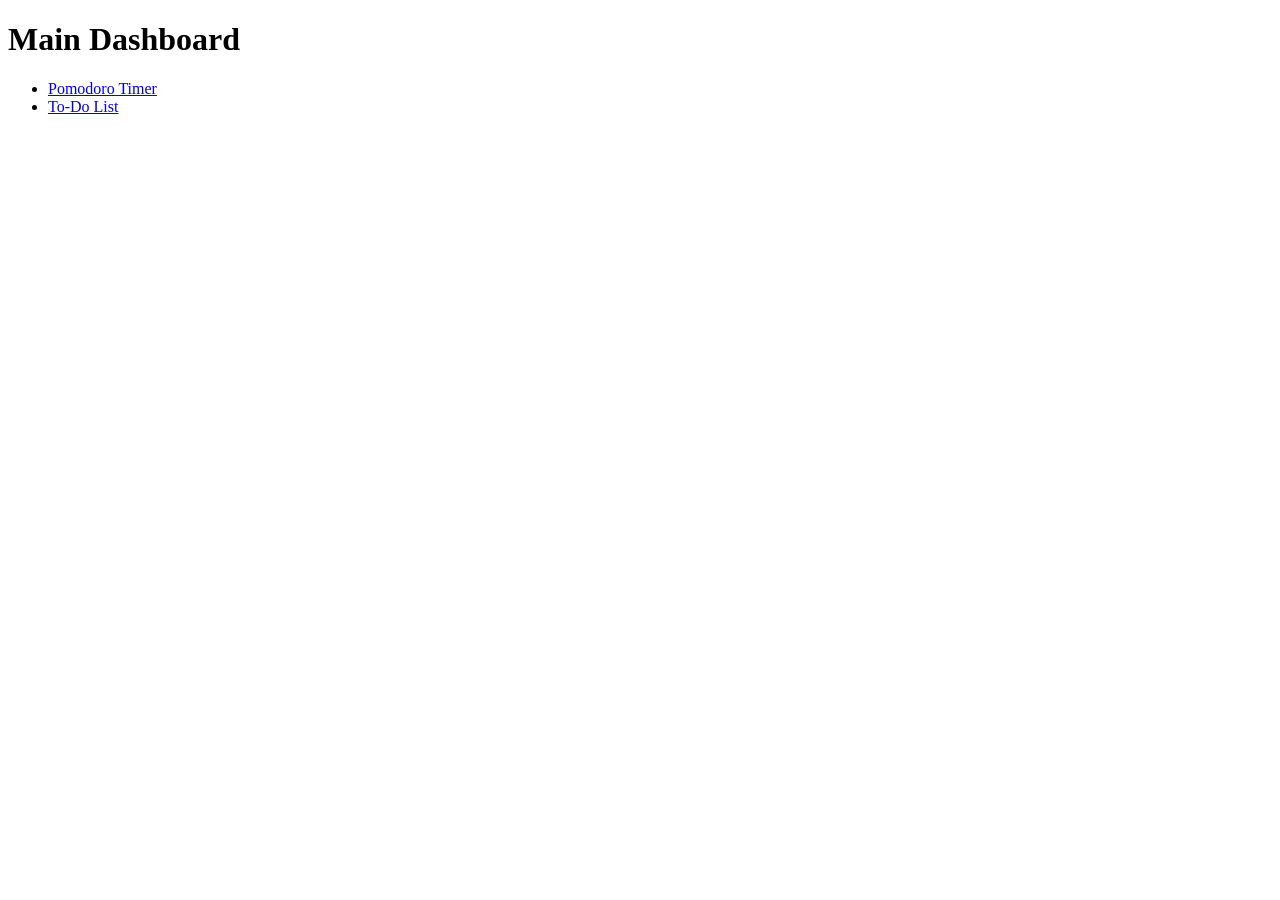
==== index.html @ 49f25620 "created raw layout" ====
<!DOCTYPE html>
<html lang="en">
    <head>
        <meta charset="UTF-8">
        <title>Main Dashboard</title>
    </head>
    <body>
        <h1 id = "webHeader">Main Dashboard</h1>
        <div id = "pomodoro">
           <ul>
                <li><a href = "timer.html">Pomodoro Timer</a></li>
                <li><a href = "todo.html">To-Do List</a></li>
           </ul> 
          
        </div>

    </body>
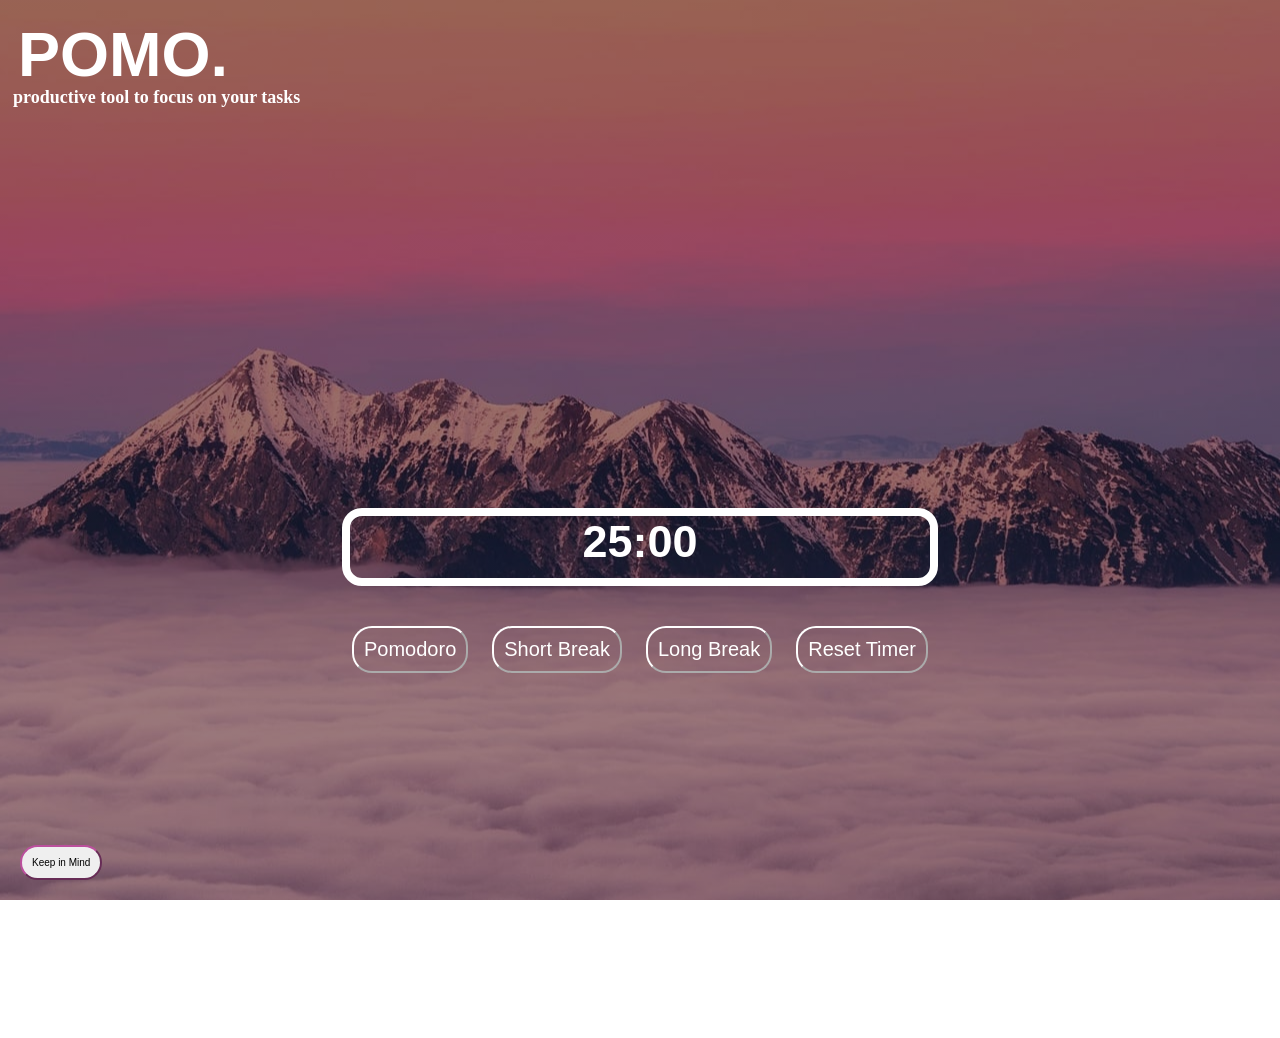
==== commit f0d9f34b: "created timer, updated interface, and addded modal" ====
--- a/index.html
+++ b/index.html
@@ -3,15 +3,36 @@
     <head>
         <meta charset="UTF-8">
         <title>Main Dashboard</title>
+         <link rel="stylesheet" href="style.css">
     </head>
     <body>
-        <h1 id = "webHeader">Main Dashboard</h1>
+        <button class = "webHeader">POMO.</button>
+     <div class = "explanation">
+        <h1>productive tool to focus on your tasks</h1>
+    </div>
         <div id = "pomodoro">
-           <ul>
-                <li><a href = "timer.html">Pomodoro Timer</a></li>
-                <li><a href = "todo.html">To-Do List</a></li>
-           </ul> 
-          
+            <button id = "openBth">Keep in Mind</button>
+            <div id = "modal" class = "modalOverlay">
+                <div class = "modalBox">
+                    <h2 id = "modalText"> Click to start timer, Double-click to stop, Reset to start over. Remember to stay hydrated and take breaks. Happy productivity! </h2>
+                    <button id = "closeBtn" class = "modalClose">x</button>
+                </div>
+            </div>
+
+
+            <div class = "controls">
+                <div id = "group"><h1 id = "timer">25:00</h1>
+                <button onclick="setPomodoro()" ondblclick = "stopTimer()">Pomodoro</button>
+                <button onclick="setShortBreak()" ondblclick = "stopTimer()">Short Break</button>
+                <button onclick="setLongBreak()" ondblclick = "stopTimer()">Long Break</button>
+                <button onclick = "resetTimer()" >Reset Timer</button>
+             </div>
+                
+            </div>
+            
+                
+            
         </div>
-
-    </body>+        <script src="script.js"></script>
+    </body>
+</html>
--- a/style.css
+++ b/style.css
@@ -0,0 +1,169 @@
+ 
+ 
+ .webHeader{
+    font-family: "Verdana", sans-serif;
+    font-size: 7dvh;
+    color: white;
+    border: none;
+    background-color: transparent;
+    border-radius: 20px;
+    padding: 10px;
+    font-weight: bold;
+    justify-content: flex-start;
+}
+
+.explanation h1{
+    font-family: "cochin", serif;   
+    font-size: 2dvh;
+    color: white;
+    border: none;
+    background-color: transparent;
+    border-radius: 20px;
+    padding-bottom: 10px;
+    padding-right: 10px;
+    padding-left: 5px;
+   
+}
+.explanation{
+    display: flex;
+    justify-content:flex-start;
+    margin-top: -25px;
+    
+}
+body{
+    background-image: linear-gradient(rgba(0,0,0,0.4), rgba(0,0,0,0.4)), url(bg.jpg);
+    background-size: fill;
+    background-position: center;
+    background-attachment: fixed;
+}
+.controls button{
+    border-radius: 20px;
+    background-color: transparent;
+    border-color: white;
+    color: white;
+    padding: 10px;
+    font-size: 20px;
+    margin: 10px;
+    
+}
+.controls button:hover{
+    background-color: rgb(187, 80, 157);
+    border-color: white;
+    cursor: pointer;
+    
+    
+}
+.controls{
+    display: flex;
+    justify-content: center;
+    min-height: 100dvh;
+    align-items: center;
+    
+
+}
+#explanation{
+    font-family: "Verdana", sans-serif;
+    font-size: 20px;
+    color: white;
+    border: none;
+    background-color: transparent;
+    border-radius: 20px;
+    padding-bottom: 10px;
+    padding-right: 10px;
+    padding-left: 10px;
+}
+
+.group{
+    display: flex;
+    flex-direction: column;
+    align-items: center;
+    min-height: 100dvh;
+}
+#timer{
+    font-family: "Verdana", sans-serif;
+    font-size: 5dvh;
+    color: white;
+    border: 8px solid white;
+    background-color: transparent;
+    border-radius: 20px;
+    padding-bottom: 10px;
+    padding-right: 10px;
+    padding-left: 10px;
+    text-align: center;
+}
+
+.modalOverlay{
+
+  display: none;             
+  justify-content: center;   
+  align-items: center;      
+  
+  position: fixed;          
+  top: 0;
+  left: 0;
+  width: 100vw;
+  height: 100vh;
+  height: 100dvh;            
+  background-color: rgba(0, 0, 0, 0.6); 
+  z-index: 2000;   
+}
+.modalOverlay.show{
+  display: flex;
+
+}
+
+.modalBox{
+   background: rgb(187, 80, 157);
+  width: 90%;
+  max-width: 400px;
+  margin: 100px auto;
+  padding: 20px;
+  border-radius: 10px;
+  position: relative;
+}
+
+.modalClose{
+   position: absolute;
+  right: 12px;
+  top: 8px;
+  font-size: 24px;
+  border: none;
+  background: none;
+  cursor: pointer;
+}
+
+.modalClose:hover{
+    color: rgb(187, 80, 157);
+}
+
+#openBth{
+ border-radius: 30px;
+ border-color: rgb(187, 80, 157);
+ font-size: 10px;
+ padding:10px;
+ font-family: "Verdana", sans-serif;
+ font-style: bold;
+ align-items: center;
+ display: flex;
+position: fixed;
+left: 20px;       
+ bottom: 20px;     
+}
+
+
+
+#openBth:hover{
+    background-color: rgb(187, 80, 157);
+    border-color: white;
+    color: white;
+    cursor: pointer;
+    
+    
+}
+
+#modalText{
+    font-family: "Verdana", sans-serif;
+    font-size: small;
+    text-align: center;
+    color: white;
+}
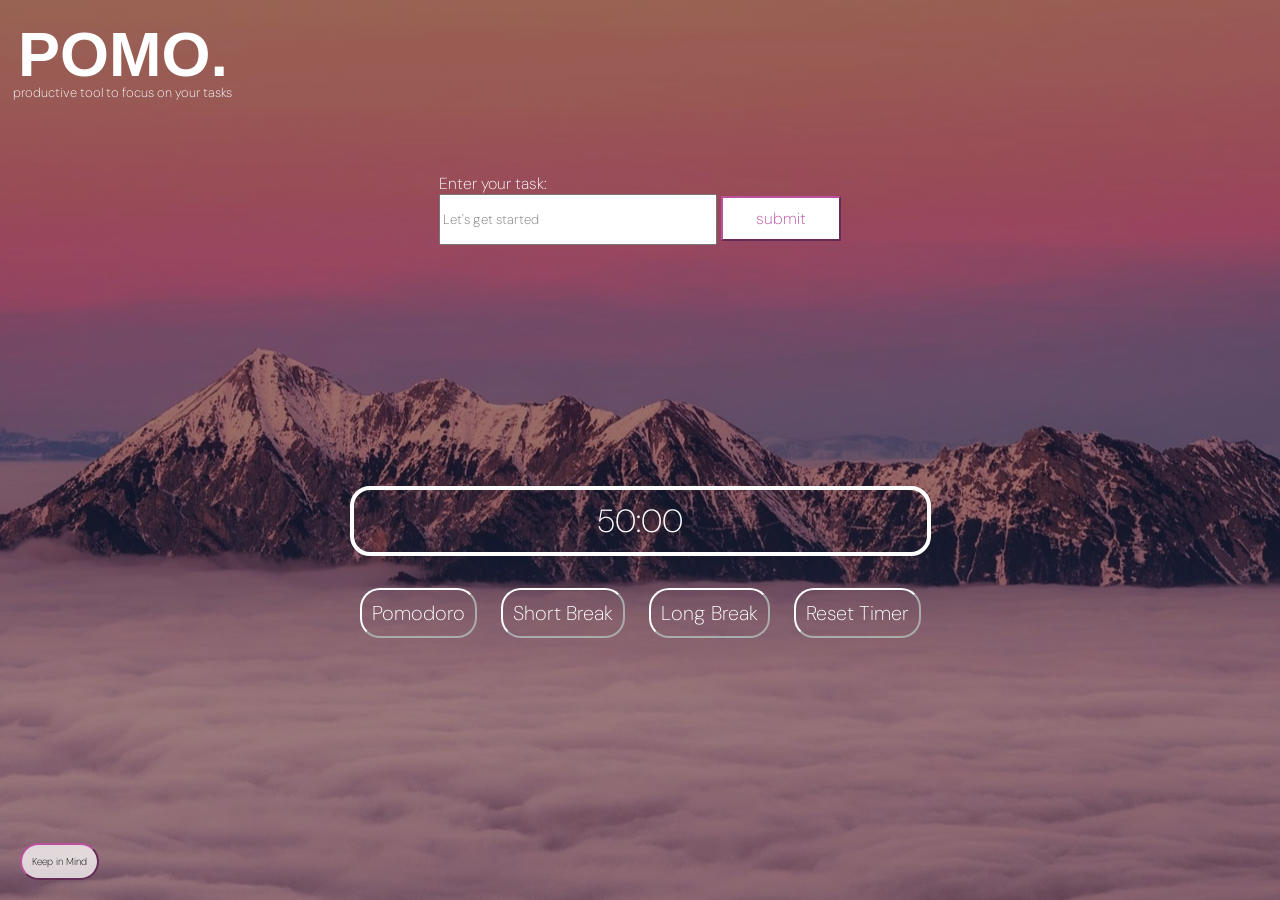
==== commit 17510126: "added to-do list, font optimization, and improved layout" ====
--- a/index.html
+++ b/index.html
@@ -6,6 +6,7 @@
          <link rel="stylesheet" href="style.css">
     </head>
     <body>
+      
         <button class = "webHeader">POMO.</button>
      <div class = "explanation">
         <h1>productive tool to focus on your tasks</h1>
@@ -14,14 +15,36 @@
             <button id = "openBth">Keep in Mind</button>
             <div id = "modal" class = "modalOverlay">
                 <div class = "modalBox">
-                    <h2 id = "modalText"> Click to start timer, Double-click to stop, Reset to start over. Remember to stay hydrated and take breaks. Happy productivity! </h2>
+                    <h2 id = "modalText"> Click to start timer, double-click to stop, reset to start over. Add tasks as you go! Remember to stay hydrated and take breaks. Happy productivity! </h2>
                     <button id = "closeBtn" class = "modalClose">x</button>
                 </div>
             </div>
+            <div class = "form">
+                <form>
+                    <div class = "enterTask">
+                   <label for="task">Enter your task: </label>
+                    </div>
+                    <input minlength = "4" maxlength="20" id = "task" name="task" placeholder="Let's get started">
+                    <input id = "submit" type = "submit" value="submit">
+                </form>
+
+            </div>
+<!-- task List-->
+            <div class = "taskList">
+            <ul  id = "taskList">
 
 
+            </ul>
+
+
+
+
+
+</div>
+<!--task List End-->
+<!--controls-->
             <div class = "controls">
-                <div id = "group"><h1 id = "timer">25:00</h1>
+                <div id = "group1"><h1 id = "timer">50:00</h1>
                 <button onclick="setPomodoro()" ondblclick = "stopTimer()">Pomodoro</button>
                 <button onclick="setShortBreak()" ondblclick = "stopTimer()">Short Break</button>
                 <button onclick="setLongBreak()" ondblclick = "stopTimer()">Long Break</button>
--- a/style.css
+++ b/style.css
@@ -1,5 +1,5 @@
- 
- 
+@import url('https://fonts.googleapis.com/css2?family=DM+Sans:ital,opsz,wght@0,9..40,100..1000;1,9..40,100..1000&display=swap');
+
  .webHeader{
     font-family: "Verdana", sans-serif;
     font-size: 7dvh;
@@ -13,8 +13,11 @@
 }
 
 .explanation h1{
-    font-family: "cochin", serif;   
-    font-size: 2dvh;
+    font-family: "DM Sans", sans-serif;
+    font-size: small;
+    font-optical-sizing: auto;
+    font-weight: 200;
+    font-style: normal;
     color: white;
     border: none;
     background-color: transparent;
@@ -31,6 +34,7 @@
     
 }
 body{
+   
     background-image: linear-gradient(rgba(0,0,0,0.4), rgba(0,0,0,0.4)), url(bg.jpg);
     background-size: fill;
     background-position: center;
@@ -54,41 +58,34 @@
     
 }
 .controls{
+    /*border: 4px solid white;*/
     display: flex;
     justify-content: center;
-    min-height: 100dvh;
+    min-height: 50dvh;
     align-items: center;
     
 
 }
-#explanation{
-    font-family: "Verdana", sans-serif;
-    font-size: 20px;
-    color: white;
-    border: none;
-    background-color: transparent;
-    border-radius: 20px;
-    padding-bottom: 10px;
-    padding-right: 10px;
-    padding-left: 10px;
-}
-
-.group{
+
+
+.group1{
+   
     display: flex;
     flex-direction: column;
     align-items: center;
     min-height: 100dvh;
 }
+
 #timer{
-    font-family: "Verdana", sans-serif;
-    font-size: 5dvh;
-    color: white;
-    border: 8px solid white;
-    background-color: transparent;
-    border-radius: 20px;
-    padding-bottom: 10px;
-    padding-right: 10px;
-    padding-left: 10px;
+    font-family: "DM Sans", sans-serif;
+    font-optical-sizing: auto;
+    font-weight: 200;
+    font-style: bold;
+    color: white;
+    border: 4px solid white;
+    background-color: transparent;
+    border-radius: 20px;
+    padding: 10px;
     text-align: center;
 }
 
@@ -133,7 +130,7 @@
 }
 
 .modalClose:hover{
-    color: rgb(187, 80, 157);
+    color: white;
 }
 
 #openBth{
@@ -141,13 +138,41 @@
  border-color: rgb(187, 80, 157);
  font-size: 10px;
  padding:10px;
- font-family: "Verdana", sans-serif;
- font-style: bold;
+ font-family: "DM Sans", sans-serif;
+    font-optical-sizing: auto;
+    font-weight: 200;
+    font-style: normal;
  align-items: center;
  display: flex;
 position: fixed;
 left: 20px;       
- bottom: 20px;     
+ bottom: 20px;    
+ background-color: rgba(255, 255, 255, 0.738);
+}
+
+.taskList{
+    display: flex;
+    justify-content: center;
+   
+    font-family: "DM Sans", sans-serif;
+    font-optical-sizing: auto;
+    font-weight: 200;
+    font-style: normal;
+    color: white;
+  
+
+}
+
+.child{
+font-family: "DM Sans", sans-serif;
+  color: #333333;
+  padding: 10px;
+  margin-top: 8px;
+  background-color: #f4f4f4;
+  border-left: 4px solid rgb(187, 80, 157);
+  list-style: none; /* Removes the default bullet point */
+  border-radius: 4px;
+
 }
 
 
@@ -161,9 +186,62 @@
     
 }
 
+.controls button{
+    font-family: "DM Sans", sans-serif;
+    font-optical-sizing: auto;
+    font-weight: 200;
+    font-style: normal;
+}
+
 #modalText{
-    font-family: "Verdana", sans-serif;
-    font-size: small;
+    font-family: "DM Sans", sans-serif;
+    font-optical-sizing: auto;
+    font-weight: 200;
+    font-style: normal;
+    font-size: large;
     text-align: center;
     color: white;
-}+}
+
+
+.form{
+    display: flex;
+    justify-content: center;
+    align-items: center;
+    min-height: 20vh;
+
+}
+.enterTask{
+    color: white;    
+    font-family: "DM Sans", sans-serif;
+    font-optical-sizing: auto;
+    font-weight: 200;
+    font-style: normal;
+}
+form :placeholder-shown{
+  
+    font-family: "DM Sans", sans-serif;
+    font-optical-sizing: auto;
+    font-weight: 200;
+    font-style: normal;
+    
+}
+form input{
+    width: 30dvh;
+    height: 5dvh;
+
+}
+
+#submit{
+  font-family: "DM Sans", sans-serif;
+  font-optical-sizing: auto;
+  font-weight: 200;
+  font-style: normal;
+  width: 120px;
+  height: 45px;
+  font-size: 16px;
+  color: rgb(187, 80, 157);
+  background-color: white;
+  border-color: rgb(187, 80, 157);
+}   
+
